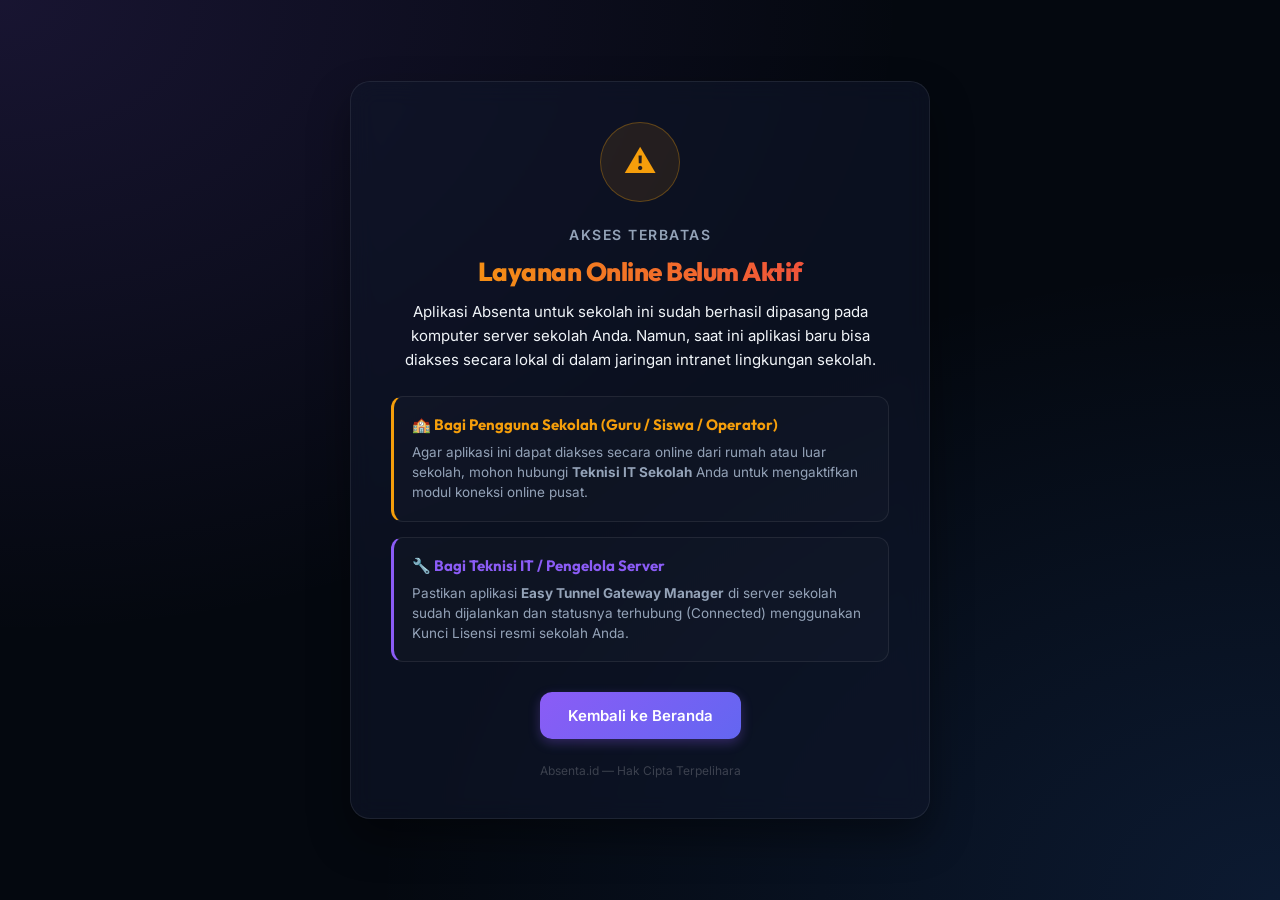
==== blocked.html @ d3d7c9a5 "fix(deployer): resolve directory permission warnings and syntax error in Linux deployer" ====
<!DOCTYPE html>
<html lang="id">
<head>
    <meta charset="UTF-8">
    <meta name="viewport" content="width=device-width, initial-scale=1.0">
    <title>Akses Online Belum Aktif — Absenta.id</title>
    <link href="https://fonts.googleapis.com/css2?family=Outfit:wght@400;600;700;800&family=Inter:wght@400;500;600&display=swap" rel="stylesheet">
    <style>
        :root {
            --bg: #04080F;
            --card-bg: rgba(15, 23, 42, 0.6);
            --border: rgba(255, 255, 255, 0.08);
            --text-main: #F1F5F9;
            --text-muted: #94A3B8;
            --primary: #8B5CF6;
            --primary-hover: #7C3AED;
            --warning: #F59E0B;
        }

        * {
            box-sizing: border-box;
            margin: 0;
            padding: 0;
        }

        body {
            font-family: 'Inter', sans-serif;
            background-color: var(--bg);
            background-image: 
                radial-gradient(at 0% 0%, rgba(139, 92, 246, 0.15) 0px, transparent 50%),
                radial-gradient(at 100% 100%, rgba(59, 130, 246, 0.15) 0px, transparent 50%);
            color: var(--text-main);
            min-height: 100vh;
            display: flex;
            align-items: center;
            justify-content: center;
            padding: 20px;
        }

        .card {
            background: var(--card-bg);
            backdrop-filter: blur(12px);
            -webkit-backdrop-filter: blur(12px);
            border: 1px solid var(--border);
            border-radius: 20px;
            padding: 40px;
            max-width: 580px;
            width: 100%;
            text-align: center;
            box-shadow: 0 20px 40px rgba(0, 0, 0, 0.4);
            animation: fadeIn 0.6s ease-out;
        }

        @keyframes fadeIn {
            from { opacity: 0; transform: translateY(10px); }
            to { opacity: 1; transform: translateY(0); }
        }

        .icon-container {
            width: 80px;
            height: 80px;
            background: rgba(245, 158, 11, 0.1);
            border: 1px solid rgba(245, 158, 11, 0.3);
            border-radius: 50%;
            display: flex;
            align-items: center;
            justify-content: center;
            margin: 0 auto 24px;
            color: var(--warning);
            font-size: 32px;
        }

        h1 {
            font-family: 'Outfit', sans-serif;
            font-size: 26px;
            font-weight: 800;
            letter-spacing: -0.5px;
            margin-bottom: 12px;
            background: linear-gradient(to right, #F59E0B, #EF4444);
            -webkit-background-clip: text;
            -webkit-text-fill-color: transparent;
        }

        h2 {
            font-size: 14px;
            font-weight: 600;
            color: var(--text-muted);
            margin-bottom: 12px;
            text-transform: uppercase;
            letter-spacing: 1.5px;
        }

        p.main-desc {
            font-size: 15px;
            line-height: 1.6;
            color: var(--text-main);
            margin-bottom: 24px;
        }

        .info-sections {
            text-align: left;
            margin-bottom: 30px;
        }

        .section-box {
            background: rgba(255, 255, 255, 0.02);
            border: 1px solid var(--border);
            border-radius: 12px;
            padding: 18px;
            margin-bottom: 15px;
        }

        .section-box:last-child {
            margin-bottom: 0;
        }

        .section-title {
            font-family: 'Outfit', sans-serif;
            font-size: 15px;
            font-weight: 700;
            margin-bottom: 8px;
            display: flex;
            align-items: center;
            gap: 8px;
        }

        .section-desc {
            font-size: 13.5px;
            line-height: 1.5;
            color: var(--text-muted);
        }

        .btn {
            display: inline-block;
            background: linear-gradient(135deg, var(--primary), #6366F1);
            color: #FFFFFF;
            text-decoration: none;
            font-weight: 600;
            font-size: 15px;
            padding: 14px 28px;
            border-radius: 12px;
            transition: all 0.2s ease;
            box-shadow: 0 4px 12px rgba(139, 92, 246, 0.3);
        }

        .btn:hover {
            transform: translateY(-2px);
            box-shadow: 0 6px 20px rgba(139, 92, 246, 0.5);
        }

        .btn:active {
            transform: translateY(0);
        }

        .footer {
            margin-top: 24px;
            font-size: 12px;
            color: rgba(255, 255, 255, 0.2);
        }
    </style>
</head>
<body>
    <div class="card">
        <div class="icon-container">⚠️</div>
        <h2>Akses Terbatas</h2>
        <h1>Layanan Online Belum Aktif</h1>
        <p class="main-desc">Aplikasi Absenta untuk sekolah ini sudah berhasil dipasang pada komputer server sekolah Anda. Namun, saat ini aplikasi baru bisa diakses secara lokal di dalam jaringan intranet lingkungan sekolah.</p>
        
        <div class="info-sections">
            <div class="section-box" style="border-left: 3px solid var(--warning);">
                <div class="section-title" style="color: var(--warning);">🏫 Bagi Pengguna Sekolah (Guru / Siswa / Operator)</div>
                <div class="section-desc">Agar aplikasi ini dapat diakses secara online dari rumah atau luar sekolah, mohon hubungi <strong>Teknisi IT Sekolah</strong> Anda untuk mengaktifkan modul koneksi online pusat.</div>
            </div>

            <div class="section-box" style="border-left: 3px solid var(--primary);">
                <div class="section-title" style="color: var(--primary);">🔧 Bagi Teknisi IT / Pengelola Server</div>
                <div class="section-desc">Pastikan aplikasi <strong>Easy Tunnel Gateway Manager</strong> di server sekolah sudah dijalankan dan statusnya terhubung (Connected) menggunakan Kunci Lisensi resmi sekolah Anda.</div>
            </div>
        </div>

        <a href="https://absenta.id" class="btn">Kembali ke Beranda</a>
        <div class="footer">Absenta.id — Hak Cipta Terpelihara</div>
    </div>
</body>
</html>
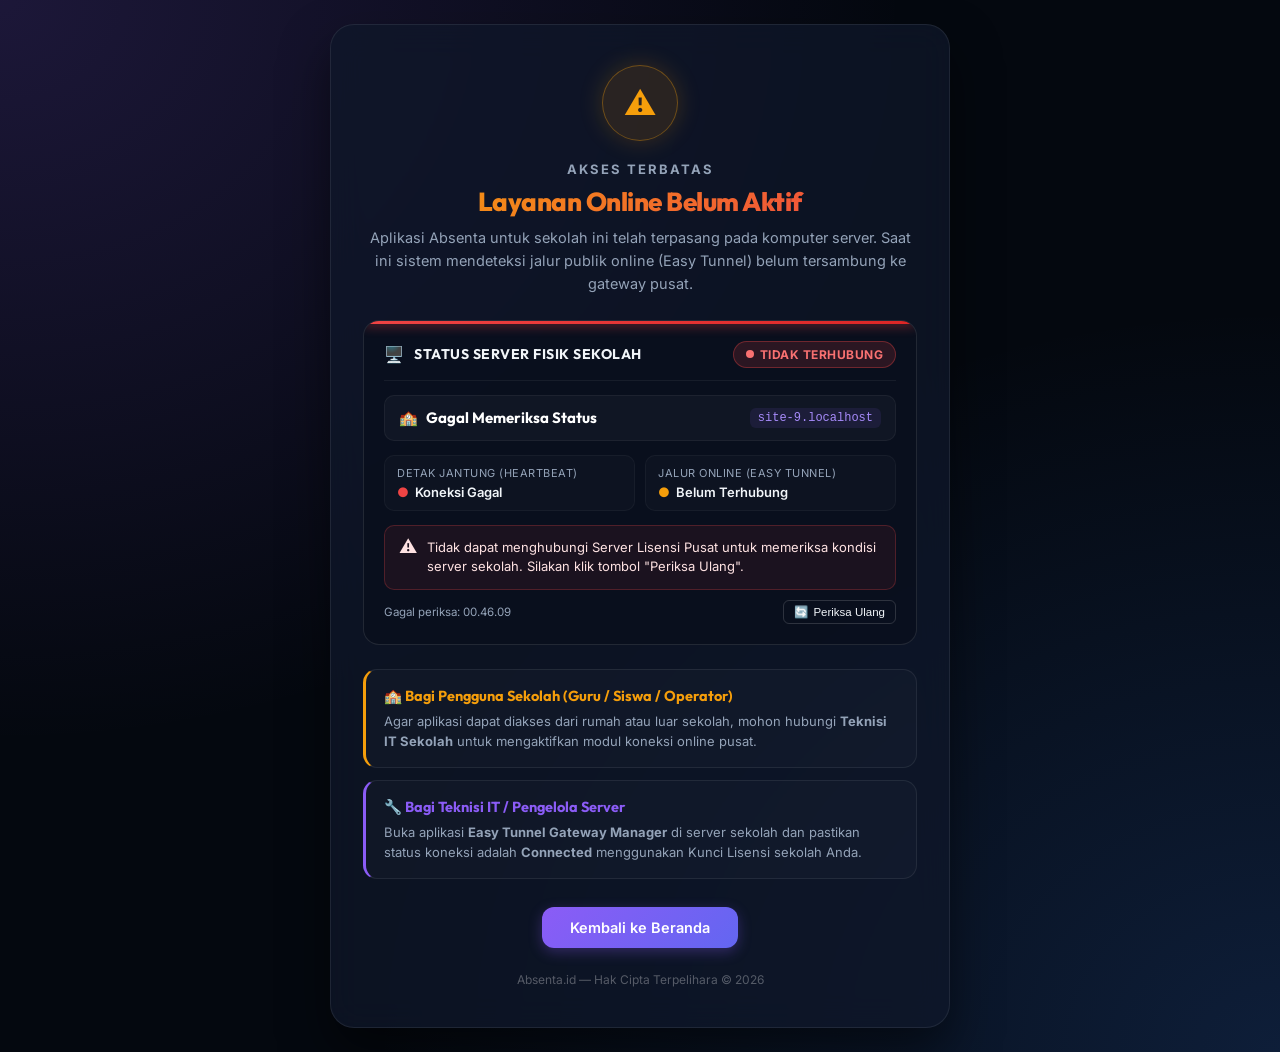
==== commit e44812f4: "feat(fallback): add live server online/offline status card to blocked.html and update deployer suite" ====
--- a/blocked.html
+++ b/blocked.html
@@ -4,17 +4,19 @@
     <meta charset="UTF-8">
     <meta name="viewport" content="width=device-width, initial-scale=1.0">
     <title>Akses Online Belum Aktif — Absenta.id</title>
-    <link href="https://fonts.googleapis.com/css2?family=Outfit:wght@400;600;700;800&family=Inter:wght@400;500;600&display=swap" rel="stylesheet">
+    <link href="https://fonts.googleapis.com/css2?family=Outfit:wght@400;600;700;800&family=Inter:wght@400;500;600;700&display=swap" rel="stylesheet">
     <style>
         :root {
             --bg: #04080F;
-            --card-bg: rgba(15, 23, 42, 0.6);
+            --card-bg: rgba(15, 23, 42, 0.75);
             --border: rgba(255, 255, 255, 0.08);
             --text-main: #F1F5F9;
             --text-muted: #94A3B8;
             --primary: #8B5CF6;
             --primary-hover: #7C3AED;
             --warning: #F59E0B;
+            --success: #10B981;
+            --danger: #EF4444;
         }
 
         * {
@@ -27,47 +29,48 @@
             font-family: 'Inter', sans-serif;
             background-color: var(--bg);
             background-image: 
-                radial-gradient(at 0% 0%, rgba(139, 92, 246, 0.15) 0px, transparent 50%),
-                radial-gradient(at 100% 100%, rgba(59, 130, 246, 0.15) 0px, transparent 50%);
+                radial-gradient(at 0% 0%, rgba(139, 92, 246, 0.18) 0px, transparent 50%),
+                radial-gradient(at 100% 100%, rgba(59, 130, 246, 0.18) 0px, transparent 50%);
             color: var(--text-main);
             min-height: 100vh;
             display: flex;
             align-items: center;
             justify-content: center;
-            padding: 20px;
+            padding: 24px 16px;
         }
 
         .card {
             background: var(--card-bg);
-            backdrop-filter: blur(12px);
-            -webkit-backdrop-filter: blur(12px);
+            backdrop-filter: blur(16px);
+            -webkit-backdrop-filter: blur(16px);
             border: 1px solid var(--border);
-            border-radius: 20px;
-            padding: 40px;
-            max-width: 580px;
+            border-radius: 24px;
+            padding: 40px 32px;
+            max-width: 620px;
             width: 100%;
             text-align: center;
-            box-shadow: 0 20px 40px rgba(0, 0, 0, 0.4);
-            animation: fadeIn 0.6s ease-out;
+            box-shadow: 0 24px 48px rgba(0, 0, 0, 0.5);
+            animation: fadeIn 0.5s ease-out;
         }
 
         @keyframes fadeIn {
-            from { opacity: 0; transform: translateY(10px); }
+            from { opacity: 0; transform: translateY(12px); }
             to { opacity: 1; transform: translateY(0); }
         }
 
         .icon-container {
-            width: 80px;
-            height: 80px;
-            background: rgba(245, 158, 11, 0.1);
-            border: 1px solid rgba(245, 158, 11, 0.3);
+            width: 76px;
+            height: 76px;
+            background: rgba(245, 158, 11, 0.12);
+            border: 1px solid rgba(245, 158, 11, 0.35);
             border-radius: 50%;
             display: flex;
             align-items: center;
             justify-content: center;
-            margin: 0 auto 24px;
+            margin: 0 auto 20px;
             color: var(--warning);
             font-size: 32px;
+            box-shadow: 0 0 24px rgba(245, 158, 11, 0.2);
         }
 
         h1 {
@@ -75,39 +78,284 @@
             font-size: 26px;
             font-weight: 800;
             letter-spacing: -0.5px;
-            margin-bottom: 12px;
-            background: linear-gradient(to right, #F59E0B, #EF4444);
+            margin-bottom: 8px;
+            background: linear-gradient(135deg, #F59E0B, #EF4444);
             -webkit-background-clip: text;
             -webkit-text-fill-color: transparent;
         }
 
         h2 {
+            font-size: 13px;
+            font-weight: 700;
+            color: var(--text-muted);
+            margin-bottom: 8px;
+            text-transform: uppercase;
+            letter-spacing: 2px;
+        }
+
+        p.main-desc {
+            font-size: 14.5px;
+            line-height: 1.6;
+            color: var(--text-muted);
+            margin-bottom: 24px;
+        }
+
+        /* ===== SERVER STATUS CARD ===== */
+        .status-box {
+            background: rgba(10, 16, 30, 0.85);
+            border: 1px solid rgba(255, 255, 255, 0.1);
+            border-radius: 16px;
+            padding: 20px;
+            margin-bottom: 24px;
+            text-align: left;
+            position: relative;
+            overflow: hidden;
+            transition: all 0.3s ease;
+        }
+
+        .status-box::before {
+            content: '';
+            position: absolute;
+            top: 0;
+            left: 0;
+            right: 0;
+            height: 3px;
+            background: rgba(255, 255, 255, 0.1);
+            transition: background 0.3s ease;
+        }
+
+        .status-box.online::before {
+            background: linear-gradient(90deg, #10B981, #059669);
+            box-shadow: 0 0 12px #10B981;
+        }
+
+        .status-box.offline::before {
+            background: linear-gradient(90deg, #EF4444, #DC2626);
+            box-shadow: 0 0 12px #EF4444;
+        }
+
+        .status-box.loading::before {
+            background: linear-gradient(90deg, #8B5CF6, #6366F1);
+            animation: shimmer 1.5s infinite;
+        }
+
+        @keyframes shimmer {
+            0% { transform: translateX(-100%); }
+            100% { transform: translateX(100%); }
+        }
+
+        .status-header {
+            display: flex;
+            align-items: center;
+            justify-content: space-between;
+            margin-bottom: 14px;
+            padding-bottom: 12px;
+            border-bottom: 1px solid rgba(255, 255, 255, 0.06);
+            flex-wrap: wrap;
+            gap: 8px;
+        }
+
+        .status-title-group {
+            display: flex;
+            align-items: center;
+            gap: 10px;
+        }
+
+        .status-title {
+            font-family: 'Outfit', sans-serif;
             font-size: 14px;
+            font-weight: 700;
+            color: var(--text-main);
+            text-transform: uppercase;
+            letter-spacing: 0.5px;
+        }
+
+        .badge-live {
+            display: inline-flex;
+            align-items: center;
+            gap: 6px;
+            padding: 5px 12px;
+            border-radius: 9999px;
+            font-size: 12px;
+            font-weight: 700;
+            letter-spacing: 0.5px;
+        }
+
+        .badge-live.online {
+            background: rgba(16, 185, 129, 0.15);
+            color: #34D399;
+            border: 1px solid rgba(16, 185, 129, 0.35);
+        }
+
+        .badge-live.offline {
+            background: rgba(239, 68, 68, 0.15);
+            color: #F87171;
+            border: 1px solid rgba(239, 68, 68, 0.35);
+        }
+
+        .badge-live.loading {
+            background: rgba(139, 92, 246, 0.15);
+            color: #C4B5FD;
+            border: 1px solid rgba(139, 92, 246, 0.35);
+        }
+
+        .pulse-dot {
+            width: 8px;
+            height: 8px;
+            border-radius: 50%;
+            background-color: currentColor;
+            display: inline-block;
+        }
+
+        .pulse-dot.pulse {
+            animation: pulseAnim 1.8s infinite;
+        }
+
+        @keyframes pulseAnim {
+            0% { transform: scale(0.95); opacity: 0.7; box-shadow: 0 0 0 0 currentColor; }
+            70% { transform: scale(1.1); opacity: 1; box-shadow: 0 0 0 6px transparent; }
+            100% { transform: scale(0.95); opacity: 0.7; box-shadow: 0 0 0 0 transparent; }
+        }
+
+        .school-banner {
+            background: rgba(255, 255, 255, 0.03);
+            border: 1px solid rgba(255, 255, 255, 0.05);
+            border-radius: 10px;
+            padding: 12px 14px;
+            margin-bottom: 14px;
+            display: flex;
+            align-items: center;
+            justify-content: space-between;
+            flex-wrap: wrap;
+            gap: 6px;
+        }
+
+        .school-name {
+            font-family: 'Outfit', sans-serif;
+            font-size: 15px;
+            font-weight: 700;
+            color: #FFFFFF;
+            display: flex;
+            align-items: center;
+            gap: 8px;
+        }
+
+        .subdomain-tag {
+            font-size: 12px;
+            color: #A78BFA;
+            font-family: monospace;
+            background: rgba(139, 92, 246, 0.1);
+            padding: 3px 8px;
+            border-radius: 6px;
+        }
+
+        .status-grid {
+            display: grid;
+            grid-template-columns: 1fr 1fr;
+            gap: 10px;
+            margin-bottom: 14px;
+        }
+
+        @media (max-width: 480px) {
+            .status-grid {
+                grid-template-columns: 1fr;
+            }
+        }
+
+        .status-metric {
+            background: rgba(255, 255, 255, 0.02);
+            border: 1px solid rgba(255, 255, 255, 0.04);
+            border-radius: 10px;
+            padding: 10px 12px;
+        }
+
+        .metric-label {
+            font-size: 11px;
+            color: var(--text-muted);
+            text-transform: uppercase;
+            letter-spacing: 0.5px;
+            margin-bottom: 4px;
+        }
+
+        .metric-value {
+            font-size: 13px;
             font-weight: 600;
+            color: var(--text-main);
+            display: flex;
+            align-items: center;
+            gap: 6px;
+        }
+
+        .status-detail-alert {
+            border-radius: 10px;
+            padding: 12px 14px;
+            font-size: 13px;
+            line-height: 1.5;
+            display: flex;
+            align-items: flex-start;
+            gap: 10px;
+        }
+
+        .status-detail-alert.online {
+            background: rgba(16, 185, 129, 0.08);
+            border: 1px solid rgba(16, 185, 129, 0.25);
+            color: #D1FAE5;
+        }
+
+        .status-detail-alert.offline {
+            background: rgba(239, 68, 68, 0.08);
+            border: 1px solid rgba(239, 68, 68, 0.25);
+            color: #FEE2E2;
+        }
+
+        .status-detail-alert.loading {
+            background: rgba(139, 92, 246, 0.08);
+            border: 1px solid rgba(139, 92, 246, 0.25);
+            color: #EDE9FE;
+        }
+
+        .status-footer {
+            margin-top: 10px;
+            display: flex;
+            align-items: center;
+            justify-content: space-between;
+            font-size: 11.5px;
             color: var(--text-muted);
-            margin-bottom: 12px;
-            text-transform: uppercase;
-            letter-spacing: 1.5px;
-        }
-
-        p.main-desc {
-            font-size: 15px;
-            line-height: 1.6;
+            flex-wrap: wrap;
+            gap: 8px;
+        }
+
+        .btn-refresh {
+            background: transparent;
+            border: 1px solid rgba(255, 255, 255, 0.15);
             color: var(--text-main);
-            margin-bottom: 24px;
-        }
-
+            font-size: 11.5px;
+            padding: 4px 10px;
+            border-radius: 6px;
+            cursor: pointer;
+            display: inline-flex;
+            align-items: center;
+            gap: 5px;
+            transition: all 0.2s ease;
+        }
+
+        .btn-refresh:hover {
+            background: rgba(255, 255, 255, 0.08);
+            border-color: rgba(255, 255, 255, 0.3);
+        }
+
+        /* ===== INSTRUCTION SECTIONS ===== */
         .info-sections {
             text-align: left;
-            margin-bottom: 30px;
+            margin-bottom: 28px;
         }
 
         .section-box {
             background: rgba(255, 255, 255, 0.02);
             border: 1px solid var(--border);
-            border-radius: 12px;
-            padding: 18px;
-            margin-bottom: 15px;
+            border-radius: 14px;
+            padding: 16px 18px;
+            margin-bottom: 12px;
         }
 
         .section-box:last-child {
@@ -116,17 +364,17 @@
 
         .section-title {
             font-family: 'Outfit', sans-serif;
-            font-size: 15px;
+            font-size: 14.5px;
             font-weight: 700;
-            margin-bottom: 8px;
+            margin-bottom: 6px;
             display: flex;
             align-items: center;
             gap: 8px;
         }
 
         .section-desc {
-            font-size: 13.5px;
-            line-height: 1.5;
+            font-size: 13px;
+            line-height: 1.55;
             color: var(--text-muted);
         }
 
@@ -136,11 +384,11 @@
             color: #FFFFFF;
             text-decoration: none;
             font-weight: 600;
-            font-size: 15px;
-            padding: 14px 28px;
+            font-size: 14.5px;
+            padding: 12px 28px;
             border-radius: 12px;
             transition: all 0.2s ease;
-            box-shadow: 0 4px 12px rgba(139, 92, 246, 0.3);
+            box-shadow: 0 4px 14px rgba(139, 92, 246, 0.3);
         }
 
         .btn:hover {
@@ -155,7 +403,7 @@
         .footer {
             margin-top: 24px;
             font-size: 12px;
-            color: rgba(255, 255, 255, 0.2);
+            color: rgba(255, 255, 255, 0.3);
         }
     </style>
 </head>
@@ -164,22 +412,199 @@
         <div class="icon-container">⚠️</div>
         <h2>Akses Terbatas</h2>
         <h1>Layanan Online Belum Aktif</h1>
-        <p class="main-desc">Aplikasi Absenta untuk sekolah ini sudah berhasil dipasang pada komputer server sekolah Anda. Namun, saat ini aplikasi baru bisa diakses secara lokal di dalam jaringan intranet lingkungan sekolah.</p>
+        <p class="main-desc">Aplikasi Absenta untuk sekolah ini telah terpasang pada komputer server. Saat ini sistem mendeteksi jalur publik online (Easy Tunnel) belum tersambung ke gateway pusat.</p>
         
+        <!-- Live Status Server Fisik Sekolah -->
+        <div id="statusBox" class="status-box loading">
+            <div class="status-header">
+                <div class="status-title-group">
+                    <span style="font-size: 16px;">🖥️</span>
+                    <span class="status-title">Status Server Fisik Sekolah</span>
+                </div>
+                <div id="statusBadge" class="badge-live loading">
+                    <span class="pulse-dot pulse"></span>
+                    <span id="statusBadgeText">MEMERIKSA...</span>
+                </div>
+            </div>
+
+            <div class="school-banner">
+                <div class="school-name">
+                    <span>🏫</span>
+                    <span id="schoolNameText">Memuat data sekolah...</span>
+                </div>
+                <div id="subdomainTag" class="subdomain-tag">absenta.id</div>
+            </div>
+
+            <div class="status-grid">
+                <div class="status-metric">
+                    <div class="metric-label">Detak Jantung (Heartbeat)</div>
+                    <div id="metricHeartbeat" class="metric-value">
+                        <span>⏳</span>
+                        <span>Mengecek sinyal...</span>
+                    </div>
+                </div>
+                <div class="status-metric">
+                    <div class="metric-label">Jalur Online (Easy Tunnel)</div>
+                    <div id="metricTunnel" class="metric-value">
+                        <span style="color: #F59E0B;">●</span>
+                        <span id="metricTunnelText">Belum Terhubung</span>
+                    </div>
+                </div>
+            </div>
+
+            <div id="statusAlert" class="status-detail-alert loading">
+                <span id="alertIcon" style="font-size: 18px; line-height: 1;">⏳</span>
+                <div id="alertMessage">Menghubungkan ke Server Lisensi Pusat untuk memeriksa kondisi server sekolah Anda...</div>
+            </div>
+
+            <div class="status-footer">
+                <span id="lastCheckedTime">Diperiksa otomatis</span>
+                <button type="button" id="btnRefresh" class="btn-refresh" onclick="checkTenantStatus()">
+                    <span>🔄</span> Periksa Ulang
+                </button>
+            </div>
+        </div>
+
         <div class="info-sections">
             <div class="section-box" style="border-left: 3px solid var(--warning);">
                 <div class="section-title" style="color: var(--warning);">🏫 Bagi Pengguna Sekolah (Guru / Siswa / Operator)</div>
-                <div class="section-desc">Agar aplikasi ini dapat diakses secara online dari rumah atau luar sekolah, mohon hubungi <strong>Teknisi IT Sekolah</strong> Anda untuk mengaktifkan modul koneksi online pusat.</div>
+                <div class="section-desc">Agar aplikasi dapat diakses dari rumah atau luar sekolah, mohon hubungi <strong>Teknisi IT Sekolah</strong> untuk mengaktifkan modul koneksi online pusat.</div>
             </div>
 
             <div class="section-box" style="border-left: 3px solid var(--primary);">
                 <div class="section-title" style="color: var(--primary);">🔧 Bagi Teknisi IT / Pengelola Server</div>
-                <div class="section-desc">Pastikan aplikasi <strong>Easy Tunnel Gateway Manager</strong> di server sekolah sudah dijalankan dan statusnya terhubung (Connected) menggunakan Kunci Lisensi resmi sekolah Anda.</div>
+                <div class="section-desc">Buka aplikasi <strong>Easy Tunnel Gateway Manager</strong> di server sekolah dan pastikan status koneksi adalah <strong>Connected</strong> menggunakan Kunci Lisensi sekolah Anda.</div>
             </div>
         </div>
 
         <a href="https://absenta.id" class="btn">Kembali ke Beranda</a>
-        <div class="footer">Absenta.id — Hak Cipta Terpelihara</div>
+        <div class="footer">Absenta.id — Hak Cipta Terpelihara &copy; 2026</div>
     </div>
+
+    <script>
+        let checkTimer = null;
+
+        function getTargetInfo() {
+            const host = window.location.hostname.toLowerCase();
+            let slug = '';
+            
+            // Cek apakah diakses dari subdomain absenta.id (misal smkn1pld.absenta.id)
+            if (host.includes('absenta.id')) {
+                slug = host.replace('.absenta.id', '').split('.')[0];
+            } else if (host === 'localhost' || host === '127.0.0.1' || !host) {
+                // Mode testing lokal / dev preview
+                const urlParams = new URLSearchParams(window.location.search);
+                slug = urlParams.get('slug') || 'smkn1pld';
+            } else {
+                slug = host.split('.')[0];
+            }
+
+            return { host, slug };
+        }
+
+        async function checkTenantStatus() {
+            const { host, slug } = getTargetInfo();
+            const box = document.getElementById('statusBox');
+            const badge = document.getElementById('statusBadge');
+            const badgeText = document.getElementById('statusBadgeText');
+            const schoolNameText = document.getElementById('schoolNameText');
+            const subdomainTag = document.getElementById('subdomainTag');
+            const metricHeartbeat = document.getElementById('metricHeartbeat');
+            const metricTunnelText = document.getElementById('metricTunnelText');
+            const statusAlert = document.getElementById('statusAlert');
+            const alertIcon = document.getElementById('alertIcon');
+            const alertMessage = document.getElementById('alertMessage');
+            const lastCheckedTime = document.getElementById('lastCheckedTime');
+
+            subdomainTag.textContent = host || (slug + '.absenta.id');
+            badgeText.textContent = 'MEMERIKSA...';
+            badge.className = 'badge-live loading';
+            box.className = 'status-box loading';
+
+            try {
+                // Endpoint publik di Server Lisensi Pusat
+                const apiUrl = `https://api.absenta.id/api/public/tenant-status?domain=${encodeURIComponent(host)}&slug=${encodeURIComponent(slug)}`;
+                const response = await fetch(apiUrl, {
+                    method: 'GET',
+                    headers: { 'Accept': 'application/json' },
+                    cache: 'no-cache'
+                });
+
+                if (!response.ok) {
+                    throw new Error(`HTTP ${response.status}`);
+                }
+
+                const data = await response.json();
+                const now = new Date();
+                lastCheckedTime.textContent = `Pembaruan: ${now.toLocaleTimeString('id-ID')}`;
+
+                if (!data.found) {
+                    // Tenant belum terdaftar
+                    box.className = 'status-box offline';
+                    badge.className = 'badge-live offline';
+                    badgeText.textContent = 'BELUM TERDAFTAR';
+                    schoolNameText.textContent = 'Tenant Tidak Ditemukan';
+                    metricHeartbeat.innerHTML = '<span style="color:#EF4444;">●</span> <span>Tidak Dikenal</span>';
+                    metricTunnelText.textContent = 'Tidak Terdaftar';
+                    statusAlert.className = 'status-detail-alert offline';
+                    alertIcon.textContent = '❌';
+                    alertMessage.textContent = `Subdomain '${slug}' belum terdaftar pada Server Lisensi Absenta.id. Silakan periksa kembali tautan yang Anda buka.`;
+                    return;
+                }
+
+                // Data tenant ditemukan
+                schoolNameText.textContent = data.schoolName || 'Server Sekolah';
+                
+                if (data.isOnline) {
+                    // SERVER ONLINE
+                    box.className = 'status-box online';
+                    badge.className = 'badge-live online';
+                    badgeText.textContent = 'ONLINE (MENYALA)';
+                    metricHeartbeat.innerHTML = `<span style="color:#10B981;">●</span> <span>Aktif (${data.lastHeartbeatHuman})</span>`;
+                    
+                    if (data.easyTunnelStatus === 'CONNECTED') {
+                        metricTunnelText.innerHTML = '<span style="color:#10B981;">●</span> Terhubung (Sinkronisasi Caddy)';
+                    } else {
+                        metricTunnelText.innerHTML = '<span style="color:#F59E0B;">●</span> Belum Terhubung';
+                    }
+
+                    statusAlert.className = 'status-detail-alert online';
+                    alertIcon.textContent = '🟢';
+                    alertMessage.innerHTML = `<strong>Server fisik di sekolah AKTIF & MENYALA</strong> (detak terakhir: ${data.lastHeartbeatHuman}). Aplikasi sudah bisa diakses di jaringan lokal sekolah. Namun jalur online publik (Easy Tunnel) belum aktif, sehingga belum bisa diakses dari luar sekolah.`;
+                } else {
+                    // SERVER OFFLINE
+                    box.className = 'status-box offline';
+                    badge.className = 'badge-live offline';
+                    badgeText.textContent = 'OFFLINE (MATI)';
+                    metricHeartbeat.innerHTML = `<span style="color:#EF4444;">●</span> <span>Mati (${data.lastHeartbeatHuman})</span>`;
+                    metricTunnelText.innerHTML = '<span style="color:#EF4444;">●</span> Terputus';
+
+                    statusAlert.className = 'status-detail-alert offline';
+                    alertIcon.textContent = '🔴';
+                    alertMessage.innerHTML = `<strong>Server fisik di sekolah MATI / OFFLINE</strong> (terakhir aktif: ${data.lastHeartbeatHuman}). Komputer server di sekolah sedang mati, mati lampu, atau jaringan internet sekolah terputus.`;
+                }
+
+            } catch (err) {
+                console.error('[TenantStatus] Gagal mengambil data:', err);
+                const now = new Date();
+                lastCheckedTime.textContent = `Gagal periksa: ${now.toLocaleTimeString('id-ID')}`;
+                box.className = 'status-box offline';
+                badge.className = 'badge-live offline';
+                badgeText.textContent = 'TIDAK TERHUBUNG';
+                schoolNameText.textContent = 'Gagal Memeriksa Status';
+                metricHeartbeat.innerHTML = '<span style="color:#EF4444;">●</span> <span>Koneksi Gagal</span>';
+                statusAlert.className = 'status-detail-alert offline';
+                alertIcon.textContent = '⚠️';
+                alertMessage.textContent = 'Tidak dapat menghubungi Server Lisensi Pusat untuk memeriksa kondisi server sekolah. Silakan klik tombol "Periksa Ulang".';
+            }
+        }
+
+        // Jalankan pengecekan pertama kali
+        checkTenantStatus();
+
+        // Polling otomatis setiap 30 detik agar jika server dinyalakan langsung terdeteksi
+        if (checkTimer) clearInterval(checkTimer);
+        checkTimer = setInterval(checkTenantStatus, 30000);
+    </script>
 </body>
 </html>
